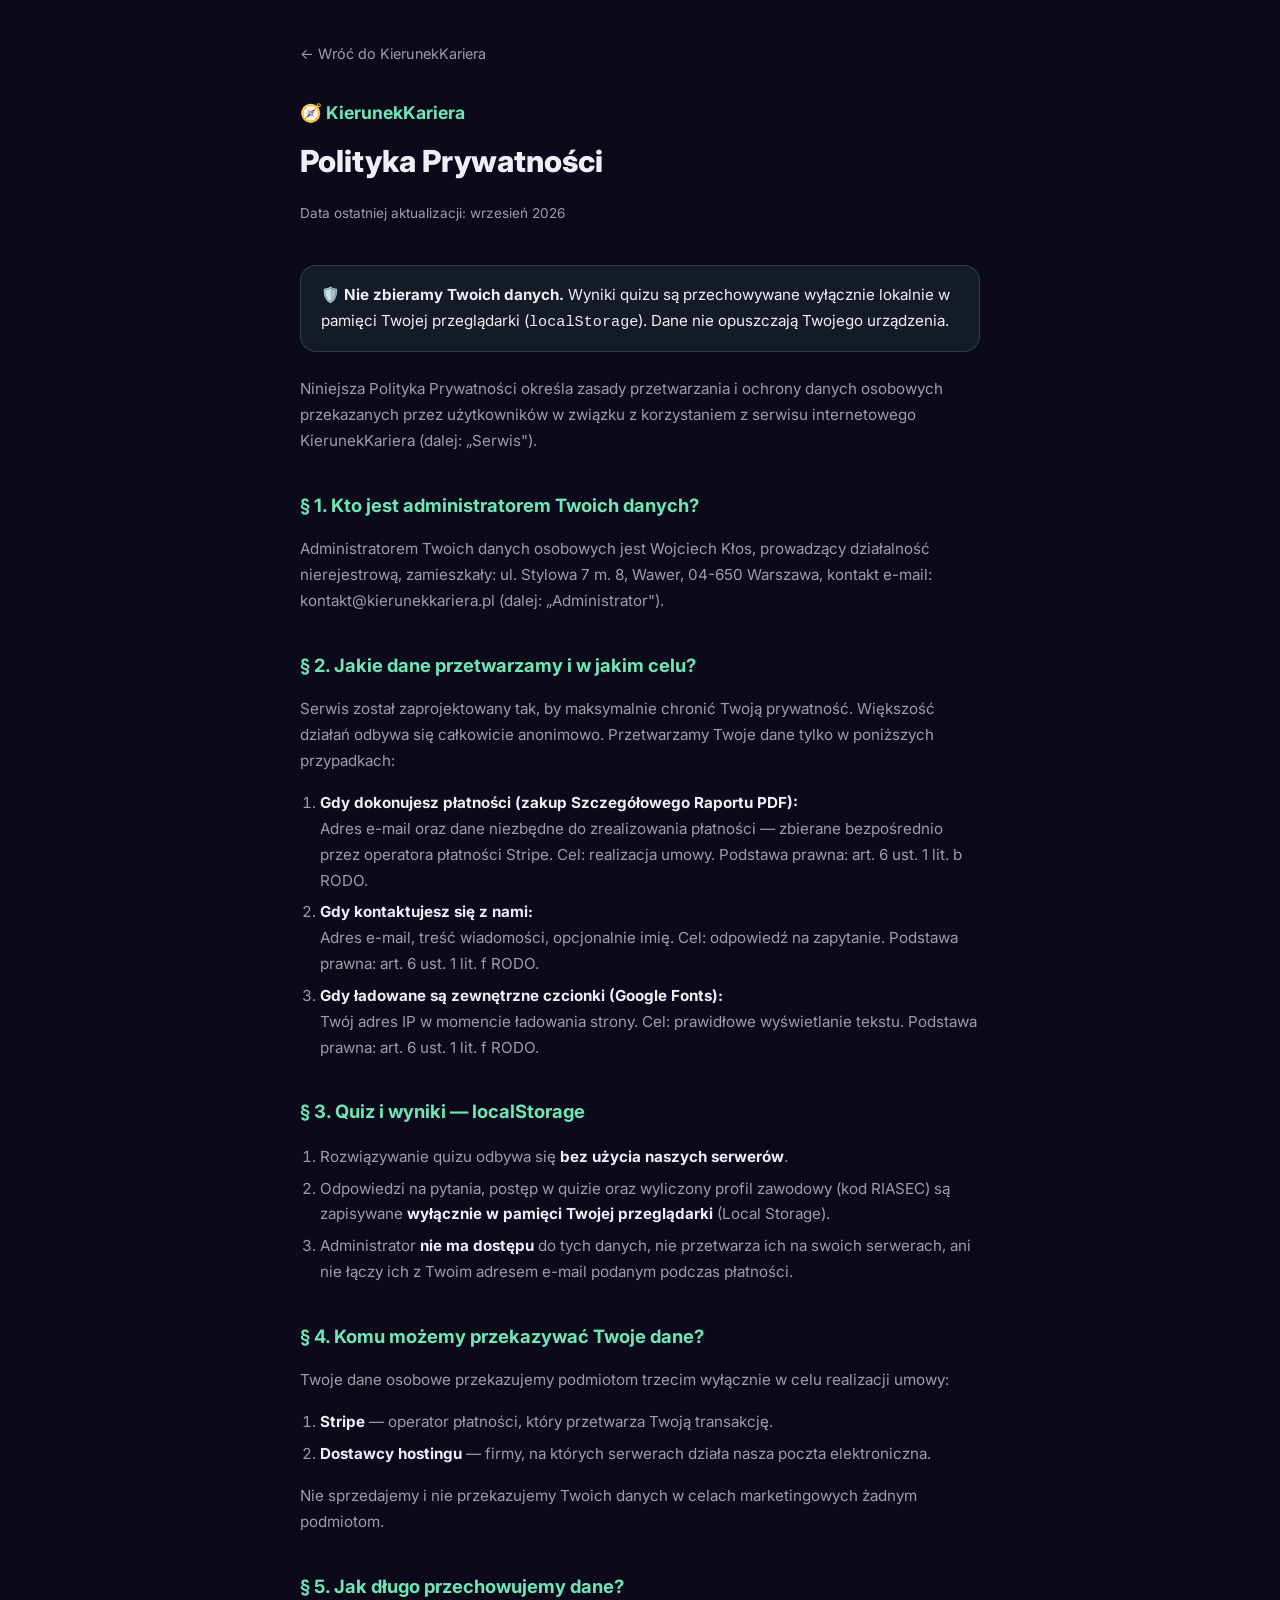
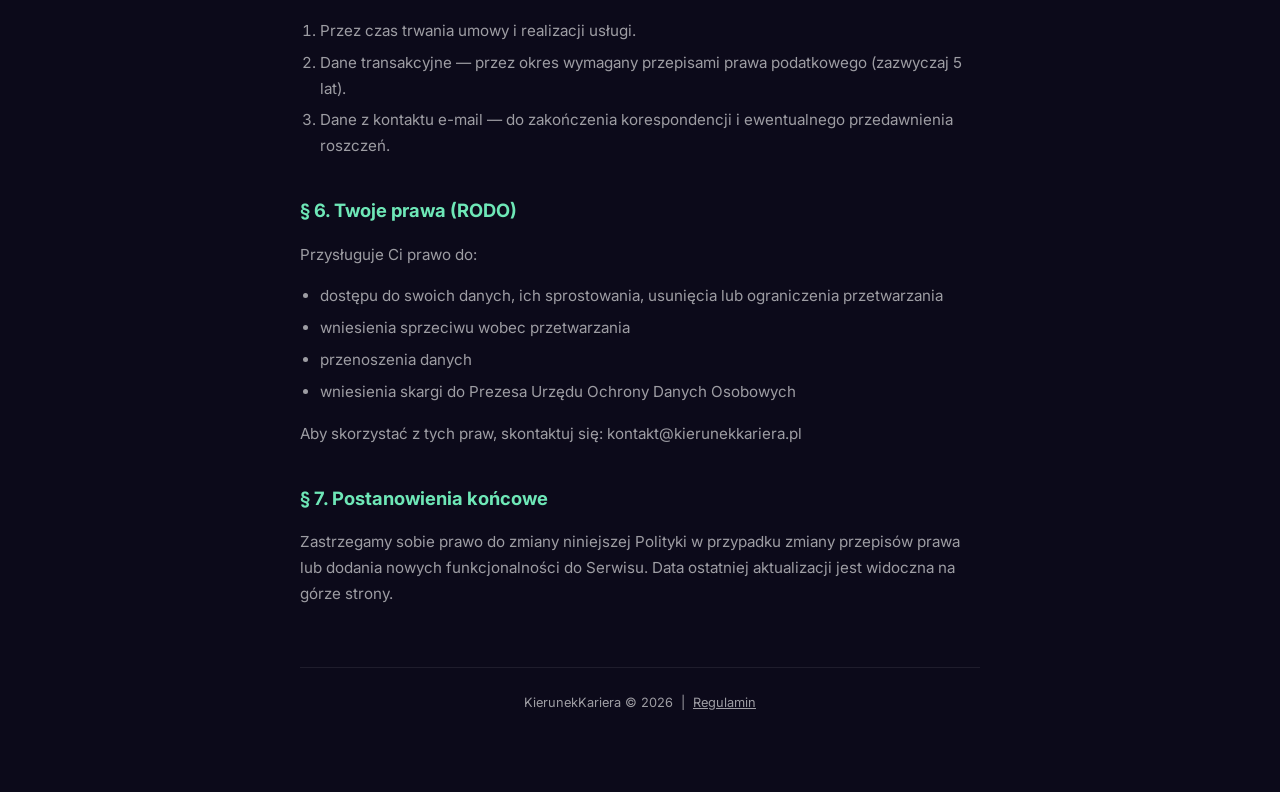
==== docs/polityka-prywatnosci.html @ c77710f8 "feat: cookie banner, paywall card Stripe, strony prawne HTML" ====
<!DOCTYPE html>
<html lang="pl">
<head>
  <meta charset="UTF-8" />
  <meta name="viewport" content="width=device-width, initial-scale=1.0" />
  <title>Polityka Prywatności — KierunekKariera</title>
  <meta name="description" content="Polityka prywatności serwisu KierunekKariera. Nie zbieramy Twoich danych — wyniki quizu są przechowywane wyłącznie lokalnie w Twojej przeglądarce." />
  <meta name="robots" content="noindex" />
  <link rel="preconnect" href="https://fonts.googleapis.com" />
  <link rel="preconnect" href="https://fonts.gstatic.com" crossorigin />
  <link href="https://fonts.googleapis.com/css2?family=Inter:wght@400;500;600;700&display=swap" rel="stylesheet" />
  <link rel="icon" href="data:image/svg+xml,<svg xmlns='http://www.w3.org/2000/svg' viewBox='0 0 100 100'><text y='.9em' font-size='90'>🧭</text></svg>" />
  <style>
    :root {
      --bg: #0c0a1a;
      --surface: #1a1535;
      --border: rgba(255,255,255,0.08);
      --text: #f0eef5;
      --text-sec: rgba(255,255,255,0.6);
      --primary: #6ee7b7;
      --accent: #a78bfa;
      --radius: 16px;
    }
    * { box-sizing: border-box; }
    body {
      margin: 0;
      background: var(--bg);
      color: var(--text);
      font-family: 'Inter', system-ui, sans-serif;
      line-height: 1.7;
      -webkit-font-smoothing: antialiased;
    }
    .page-wrap {
      max-width: 720px;
      margin: 0 auto;
      padding: 40px 20px 80px;
    }
    .back-link {
      display: inline-flex;
      align-items: center;
      gap: 6px;
      color: var(--text-sec);
      text-decoration: none;
      font-size: 0.9rem;
      margin-bottom: 32px;
      transition: color 0.2s;
    }
    .back-link:hover { color: var(--text); }
    .logo {
      font-weight: 700;
      font-size: 1.1rem;
      margin-bottom: 8px;
      color: var(--primary);
    }
    h1 {
      font-size: 1.9rem;
      font-weight: 800;
      margin: 0 0 8px;
    }
    .updated {
      color: var(--text-sec);
      font-size: 0.85rem;
      margin-bottom: 40px;
    }
    h2 {
      font-size: 1.15rem;
      font-weight: 700;
      margin: 36px 0 12px;
      color: var(--primary);
    }
    p, li {
      color: var(--text-sec);
      font-size: 0.95rem;
    }
    ol, ul { padding-left: 20px; }
    li { margin-bottom: 6px; }
    strong { color: var(--text); }
    .highlight-box {
      background: rgba(110,231,183,0.08);
      border: 1px solid rgba(110,231,183,0.2);
      border-radius: var(--radius);
      padding: 16px 20px;
      margin: 24px 0;
    }
    .highlight-box p { margin: 0; color: var(--text); }
    footer {
      text-align: center;
      color: var(--text-sec);
      font-size: 0.8rem;
      margin-top: 60px;
      padding-top: 24px;
      border-top: 1px solid var(--border);
    }
    footer a { color: var(--text-sec); }
  </style>
</head>
<body>
  <div class="page-wrap">
    <a href="../index.html" class="back-link">← Wróć do KierunekKariera</a>

    <div class="logo">🧭 KierunekKariera</div>
    <h1>Polityka Prywatności</h1>
    <p class="updated">Data ostatniej aktualizacji: wrzesień 2026</p>

    <div class="highlight-box">
      <p>🛡️ <strong>Nie zbieramy Twoich danych.</strong> Wyniki quizu są przechowywane wyłącznie lokalnie w pamięci Twojej przeglądarki (<code>localStorage</code>). Dane nie opuszczają Twojego urządzenia.</p>
    </div>

    <p>Niniejsza Polityka Prywatności określa zasady przetwarzania i ochrony danych osobowych przekazanych przez użytkowników w związku z korzystaniem z serwisu internetowego KierunekKariera (dalej: „Serwis").</p>

    <h2>§ 1. Kto jest administratorem Twoich danych?</h2>
    <p>Administratorem Twoich danych osobowych jest Wojciech Kłos, prowadzący działalność nierejestrową, zamieszkały: ul. Stylowa 7 m. 8, Wawer, 04-650 Warszawa, kontakt e-mail: kontakt@kierunekkariera.pl (dalej: „Administrator").</p>

    <h2>§ 2. Jakie dane przetwarzamy i w jakim celu?</h2>
    <p>Serwis został zaprojektowany tak, by maksymalnie chronić Twoją prywatność. Większość działań odbywa się całkowicie anonimowo. Przetwarzamy Twoje dane tylko w poniższych przypadkach:</p>
    <ol>
      <li>
        <strong>Gdy dokonujesz płatności (zakup Szczegółowego Raportu PDF):</strong><br>
        Adres e-mail oraz dane niezbędne do zrealizowania płatności — zbierane bezpośrednio przez operatora płatności Stripe. Cel: realizacja umowy. Podstawa prawna: art. 6 ust. 1 lit. b RODO.
      </li>
      <li>
        <strong>Gdy kontaktujesz się z nami:</strong><br>
        Adres e-mail, treść wiadomości, opcjonalnie imię. Cel: odpowiedź na zapytanie. Podstawa prawna: art. 6 ust. 1 lit. f RODO.
      </li>
      <li>
        <strong>Gdy ładowane są zewnętrzne czcionki (Google Fonts):</strong><br>
        Twój adres IP w momencie ładowania strony. Cel: prawidłowe wyświetlanie tekstu. Podstawa prawna: art. 6 ust. 1 lit. f RODO.
      </li>
    </ol>

    <h2>§ 3. Quiz i wyniki — localStorage</h2>
    <ol>
      <li>Rozwiązywanie quizu odbywa się <strong>bez użycia naszych serwerów</strong>.</li>
      <li>Odpowiedzi na pytania, postęp w quizie oraz wyliczony profil zawodowy (kod RIASEC) są zapisywane <strong>wyłącznie w pamięci Twojej przeglądarki</strong> (Local Storage).</li>
      <li>Administrator <strong>nie ma dostępu</strong> do tych danych, nie przetwarza ich na swoich serwerach, ani nie łączy ich z Twoim adresem e-mail podanym podczas płatności.</li>
    </ol>

    <h2>§ 4. Komu możemy przekazywać Twoje dane?</h2>
    <p>Twoje dane osobowe przekazujemy podmiotom trzecim wyłącznie w celu realizacji umowy:</p>
    <ol>
      <li><strong>Stripe</strong> — operator płatności, który przetwarza Twoją transakcję.</li>
      <li><strong>Dostawcy hostingu</strong> — firmy, na których serwerach działa nasza poczta elektroniczna.</li>
    </ol>
    <p>Nie sprzedajemy i nie przekazujemy Twoich danych w celach marketingowych żadnym podmiotom.</p>

    <h2>§ 5. Jak długo przechowujemy dane?</h2>
    <ol>
      <li>Przez czas trwania umowy i realizacji usługi.</li>
      <li>Dane transakcyjne — przez okres wymagany przepisami prawa podatkowego (zazwyczaj 5 lat).</li>
      <li>Dane z kontaktu e-mail — do zakończenia korespondencji i ewentualnego przedawnienia roszczeń.</li>
    </ol>

    <h2>§ 6. Twoje prawa (RODO)</h2>
    <p>Przysługuje Ci prawo do:</p>
    <ul>
      <li>dostępu do swoich danych, ich sprostowania, usunięcia lub ograniczenia przetwarzania</li>
      <li>wniesienia sprzeciwu wobec przetwarzania</li>
      <li>przenoszenia danych</li>
      <li>wniesienia skargi do Prezesa Urzędu Ochrony Danych Osobowych</li>
    </ul>
    <p>Aby skorzystać z tych praw, skontaktuj się: kontakt@kierunekkariera.pl</p>

    <h2>§ 7. Postanowienia końcowe</h2>
    <p>Zastrzegamy sobie prawo do zmiany niniejszej Polityki w przypadku zmiany przepisów prawa lub dodania nowych funkcjonalności do Serwisu. Data ostatniej aktualizacji jest widoczna na górze strony.</p>

    <footer>
      KierunekKariera &copy; 2026 &nbsp;|&nbsp; <a href="regulamin.html">Regulamin</a>
    </footer>
  </div>
</body>
</html>
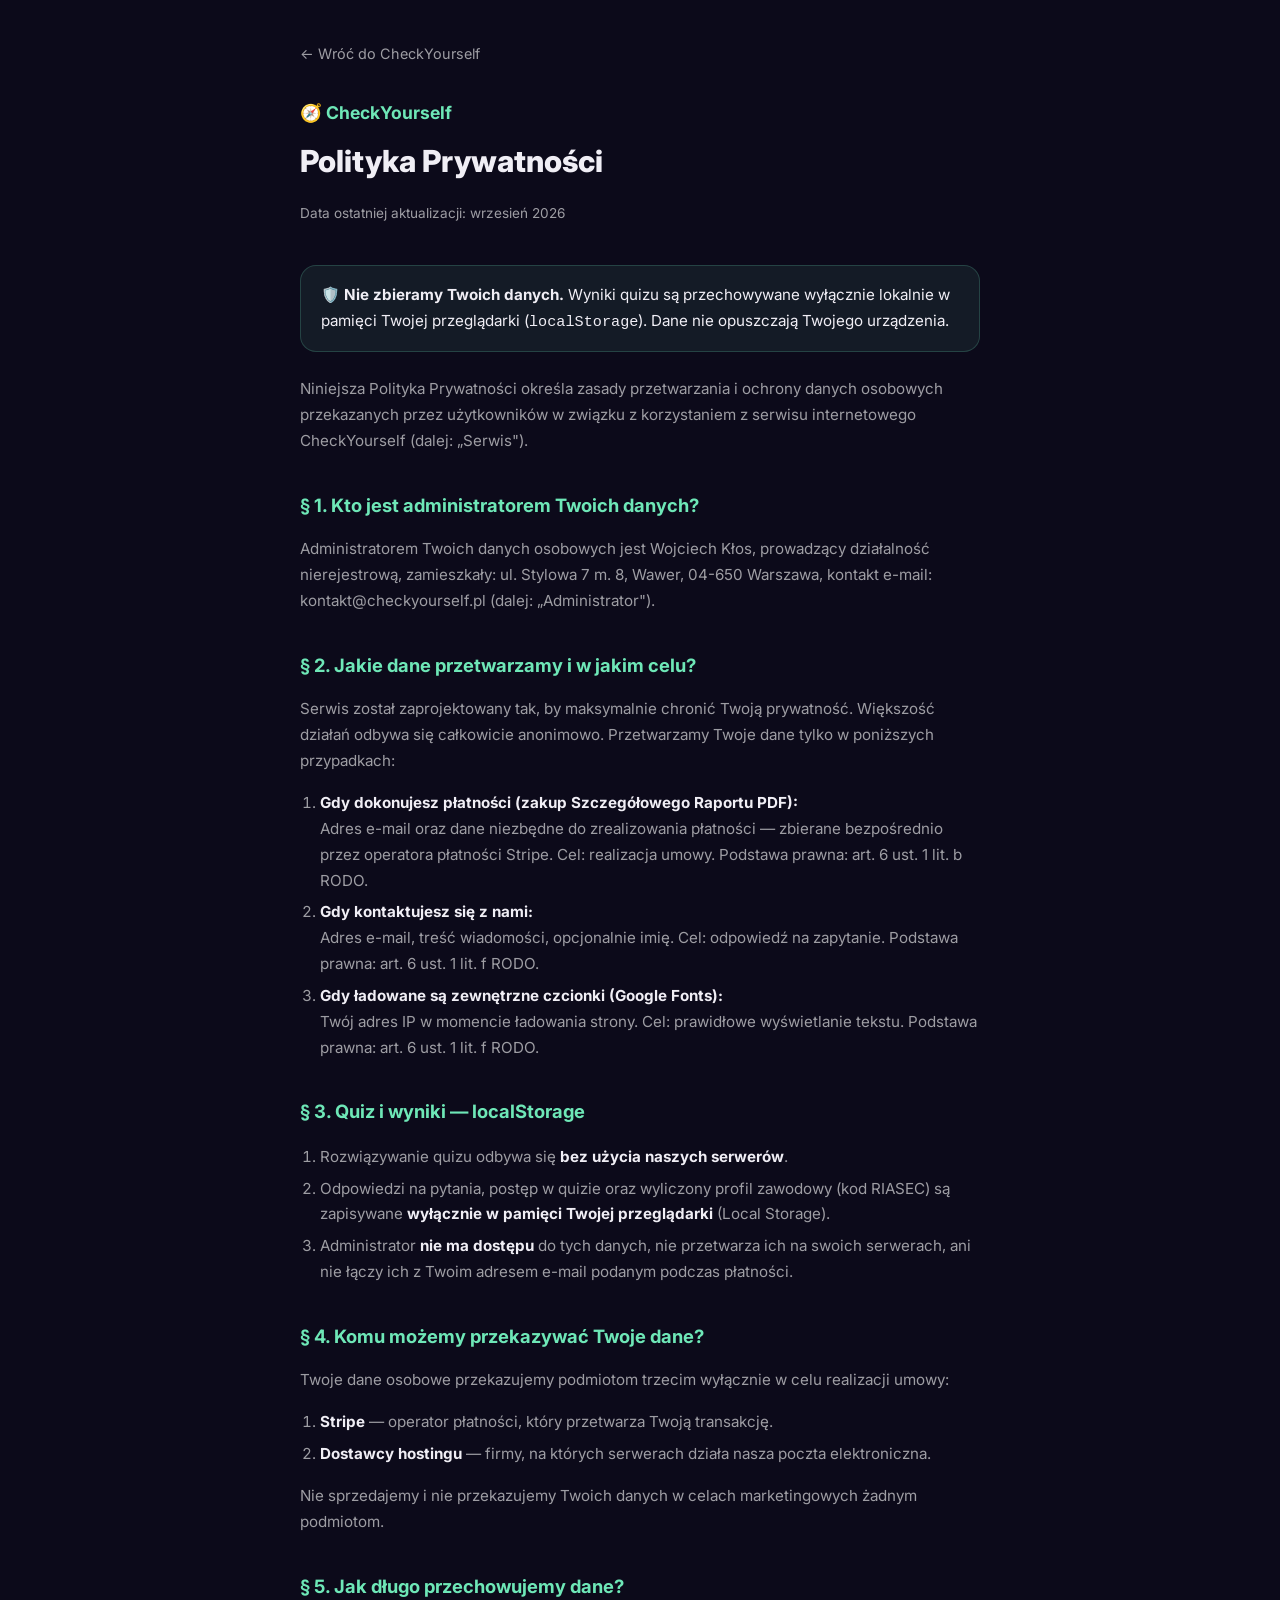
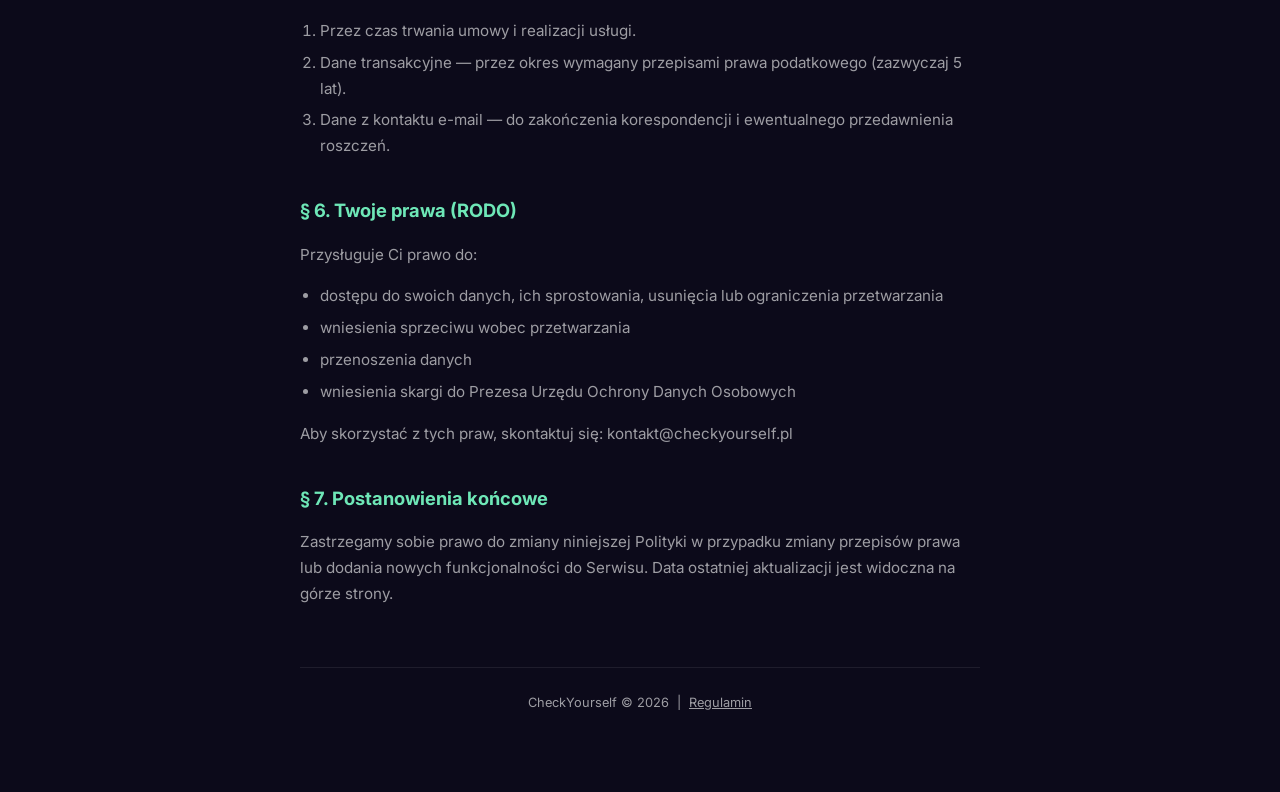
==== commit 533b0c2f: "chore: podmiana domeny na checkyourself.pl i emaila kontaktowego" ====
--- a/docs/polityka-prywatnosci.html
+++ b/docs/polityka-prywatnosci.html
@@ -3,8 +3,8 @@
 <head>
   <meta charset="UTF-8" />
   <meta name="viewport" content="width=device-width, initial-scale=1.0" />
-  <title>Polityka Prywatności — KierunekKariera</title>
-  <meta name="description" content="Polityka prywatności serwisu KierunekKariera. Nie zbieramy Twoich danych — wyniki quizu są przechowywane wyłącznie lokalnie w Twojej przeglądarce." />
+  <title>Polityka Prywatności — CheckYourself</title>
+  <meta name="description" content="Polityka prywatności serwisu CheckYourself. Nie zbieramy Twoich danych — wyniki quizu są przechowywane wyłącznie lokalnie w Twojej przeglądarce." />
   <meta name="robots" content="noindex" />
   <link rel="preconnect" href="https://fonts.googleapis.com" />
   <link rel="preconnect" href="https://fonts.gstatic.com" crossorigin />
@@ -96,9 +96,9 @@
 </head>
 <body>
   <div class="page-wrap">
-    <a href="../index.html" class="back-link">← Wróć do KierunekKariera</a>
+    <a href="../index.html" class="back-link">← Wróć do CheckYourself</a>
 
-    <div class="logo">🧭 KierunekKariera</div>
+    <div class="logo">🧭 CheckYourself</div>
     <h1>Polityka Prywatności</h1>
     <p class="updated">Data ostatniej aktualizacji: wrzesień 2026</p>
 
@@ -106,10 +106,10 @@
       <p>🛡️ <strong>Nie zbieramy Twoich danych.</strong> Wyniki quizu są przechowywane wyłącznie lokalnie w pamięci Twojej przeglądarki (<code>localStorage</code>). Dane nie opuszczają Twojego urządzenia.</p>
     </div>
 
-    <p>Niniejsza Polityka Prywatności określa zasady przetwarzania i ochrony danych osobowych przekazanych przez użytkowników w związku z korzystaniem z serwisu internetowego KierunekKariera (dalej: „Serwis").</p>
+    <p>Niniejsza Polityka Prywatności określa zasady przetwarzania i ochrony danych osobowych przekazanych przez użytkowników w związku z korzystaniem z serwisu internetowego CheckYourself (dalej: „Serwis").</p>
 
     <h2>§ 1. Kto jest administratorem Twoich danych?</h2>
-    <p>Administratorem Twoich danych osobowych jest Wojciech Kłos, prowadzący działalność nierejestrową, zamieszkały: ul. Stylowa 7 m. 8, Wawer, 04-650 Warszawa, kontakt e-mail: kontakt@kierunekkariera.pl (dalej: „Administrator").</p>
+    <p>Administratorem Twoich danych osobowych jest Wojciech Kłos, prowadzący działalność nierejestrową, zamieszkały: ul. Stylowa 7 m. 8, Wawer, 04-650 Warszawa, kontakt e-mail: kontakt@checkyourself.pl (dalej: „Administrator").</p>
 
     <h2>§ 2. Jakie dane przetwarzamy i w jakim celu?</h2>
     <p>Serwis został zaprojektowany tak, by maksymalnie chronić Twoją prywatność. Większość działań odbywa się całkowicie anonimowo. Przetwarzamy Twoje dane tylko w poniższych przypadkach:</p>
@@ -158,13 +158,13 @@
       <li>przenoszenia danych</li>
       <li>wniesienia skargi do Prezesa Urzędu Ochrony Danych Osobowych</li>
     </ul>
-    <p>Aby skorzystać z tych praw, skontaktuj się: kontakt@kierunekkariera.pl</p>
+    <p>Aby skorzystać z tych praw, skontaktuj się: kontakt@checkyourself.pl</p>
 
     <h2>§ 7. Postanowienia końcowe</h2>
     <p>Zastrzegamy sobie prawo do zmiany niniejszej Polityki w przypadku zmiany przepisów prawa lub dodania nowych funkcjonalności do Serwisu. Data ostatniej aktualizacji jest widoczna na górze strony.</p>
 
     <footer>
-      KierunekKariera &copy; 2026 &nbsp;|&nbsp; <a href="regulamin.html">Regulamin</a>
+      CheckYourself &copy; 2026 &nbsp;|&nbsp; <a href="regulamin.html">Regulamin</a>
     </footer>
   </div>
 </body>
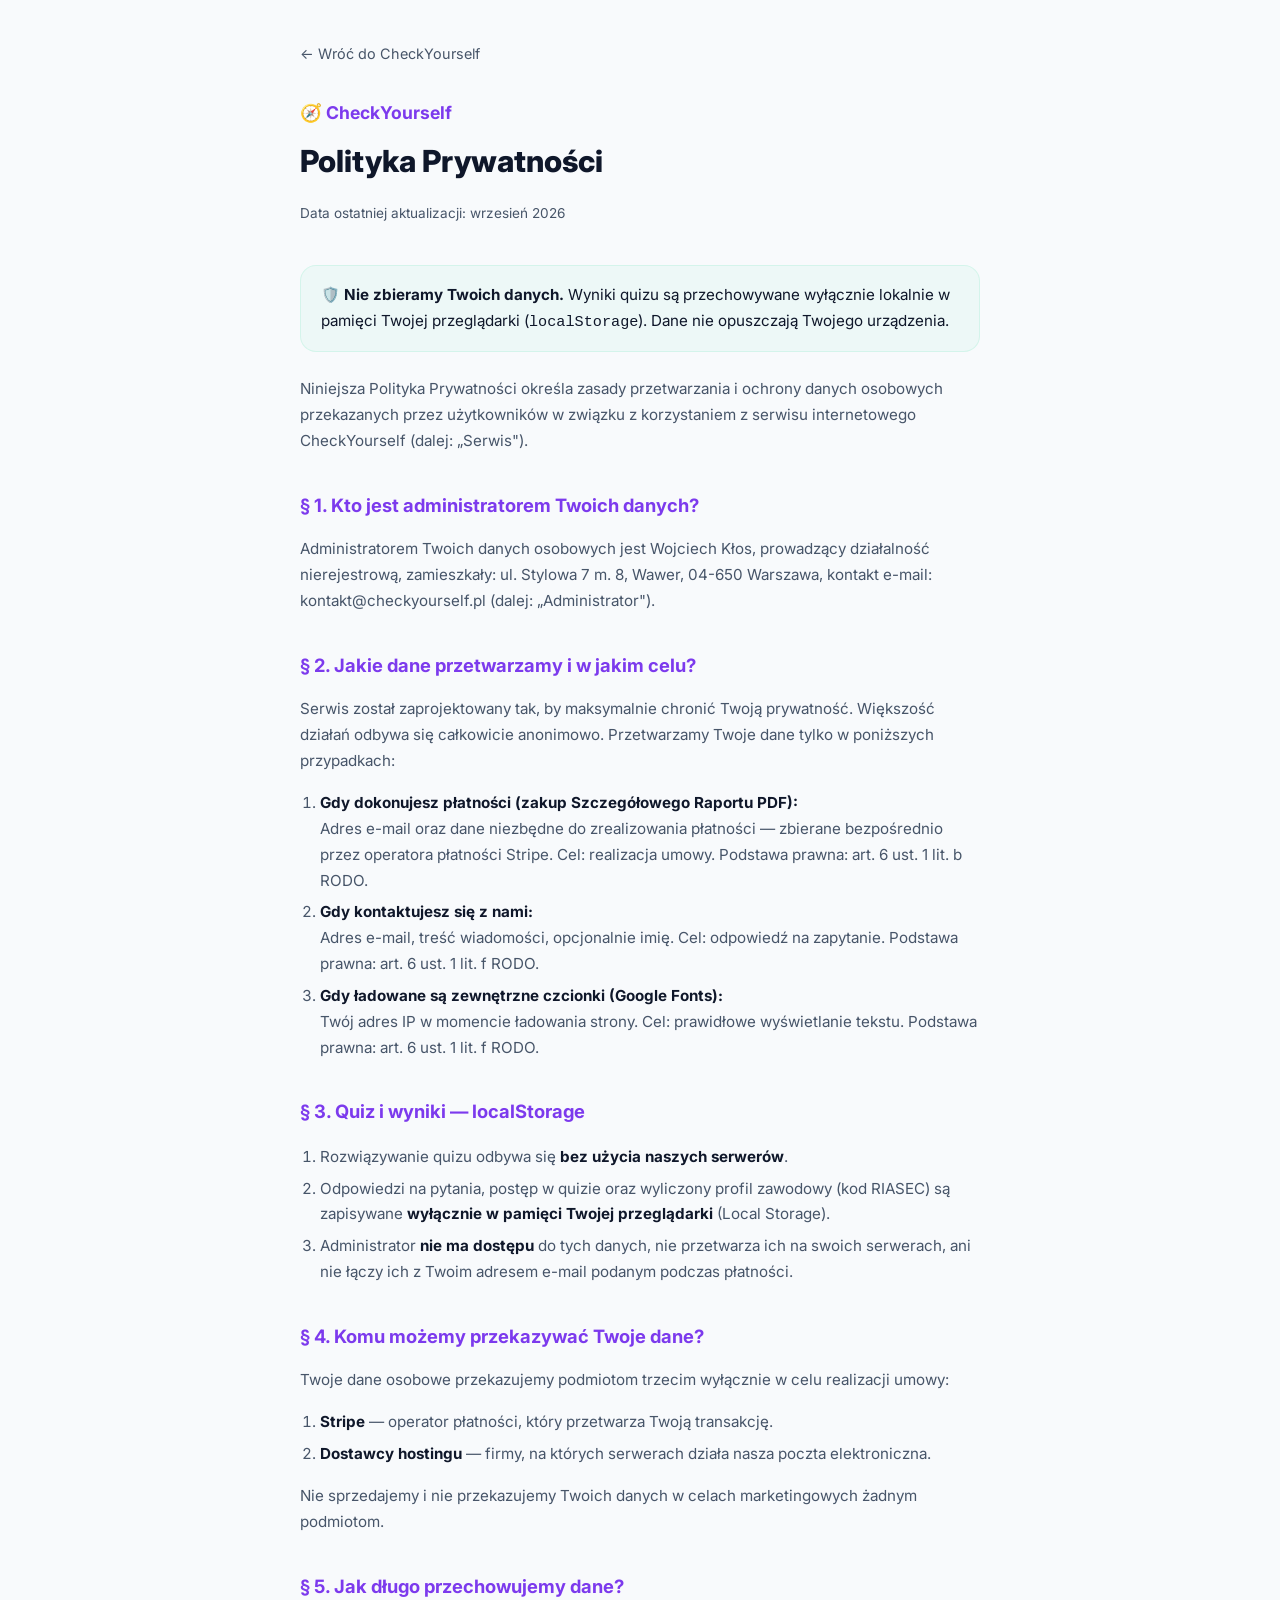
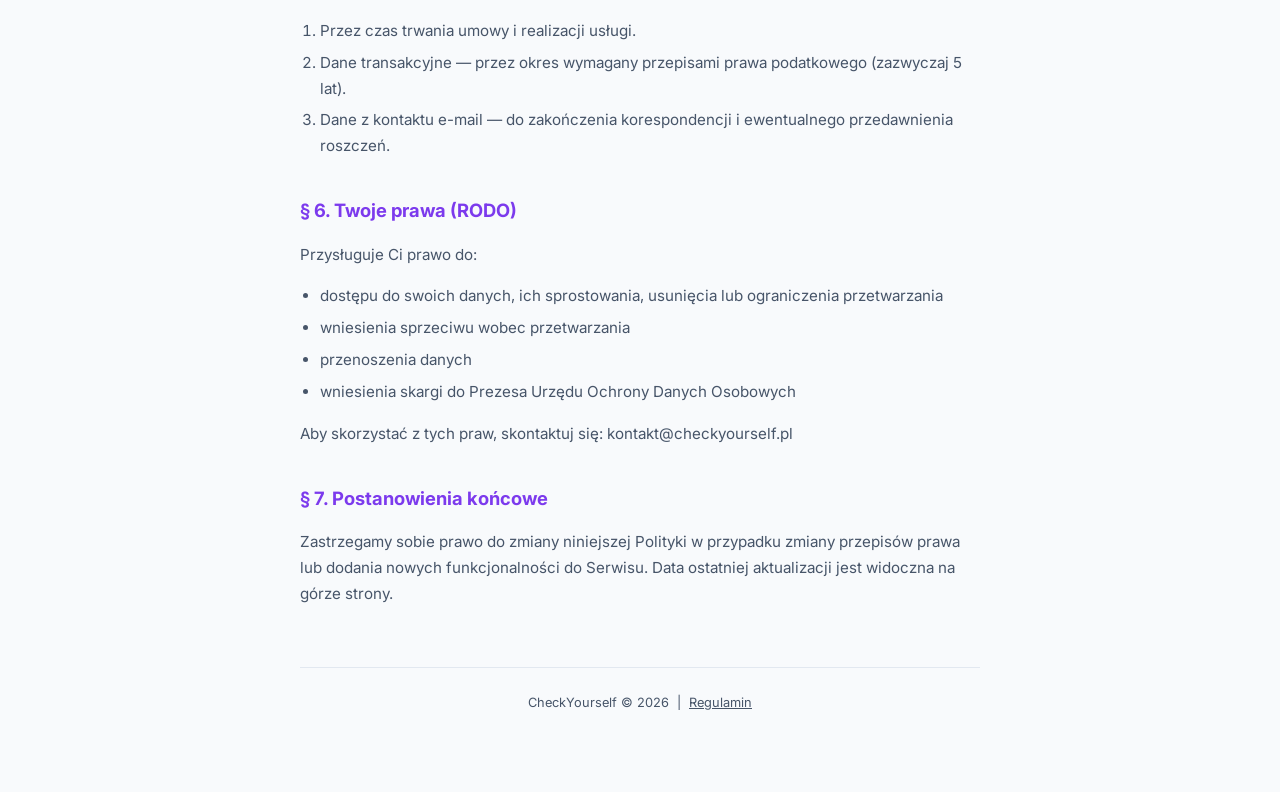
==== commit 66b78dc0: "feat: complete redesign to clean white aesthetic with violet accents + 5 PLN paywall & transparent p" ====
--- a/docs/polityka-prywatnosci.html
+++ b/docs/polityka-prywatnosci.html
@@ -12,13 +12,13 @@
   <link rel="icon" href="data:image/svg+xml,<svg xmlns='http://www.w3.org/2000/svg' viewBox='0 0 100 100'><text y='.9em' font-size='90'>🧭</text></svg>" />
   <style>
     :root {
-      --bg: #0c0a1a;
-      --surface: #1a1535;
-      --border: rgba(255,255,255,0.08);
-      --text: #f0eef5;
-      --text-sec: rgba(255,255,255,0.6);
-      --primary: #6ee7b7;
-      --accent: #a78bfa;
+      --bg: #f8fafc;
+      --surface: #ffffff;
+      --border: #e2e8f0;
+      --text: #0f172a;
+      --text-sec: #475569;
+      --primary: #7c3aed;
+      --accent: #6d28d9;
       --radius: 16px;
     }
     * { box-sizing: border-box; }
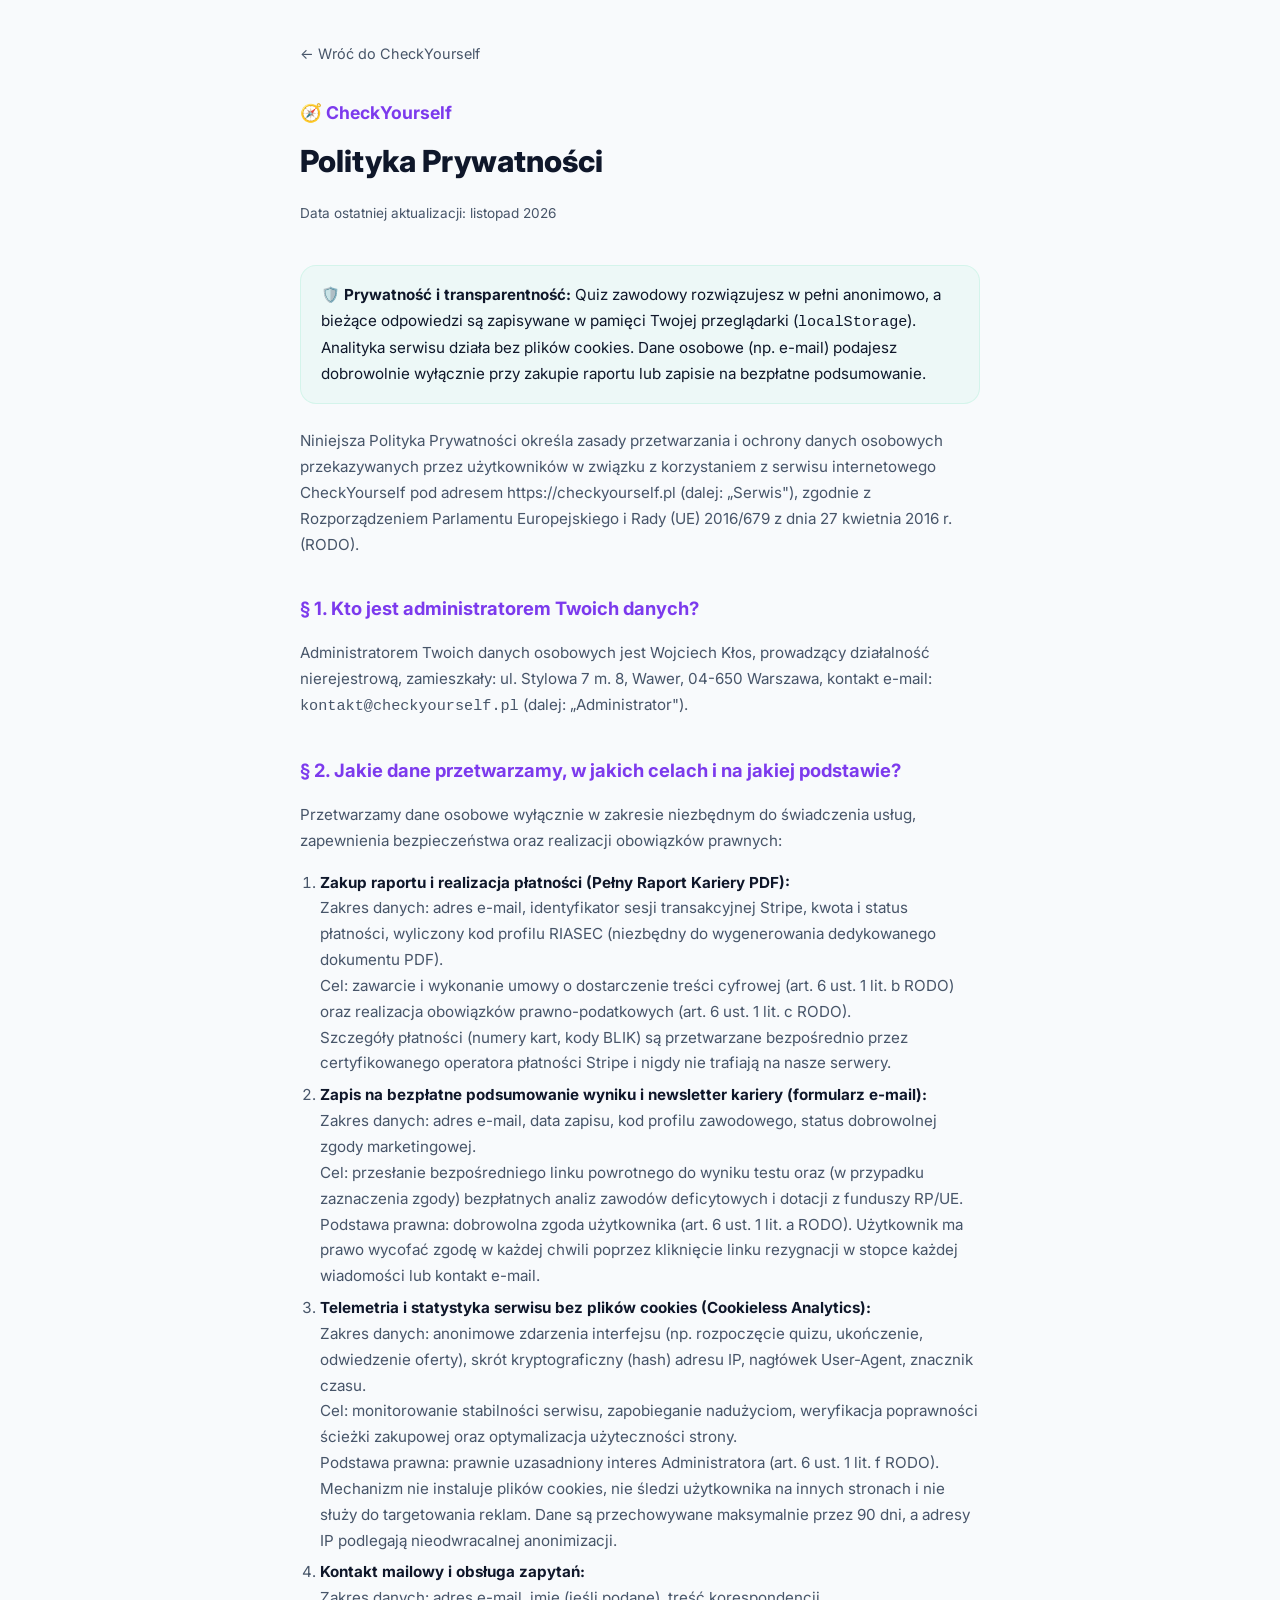
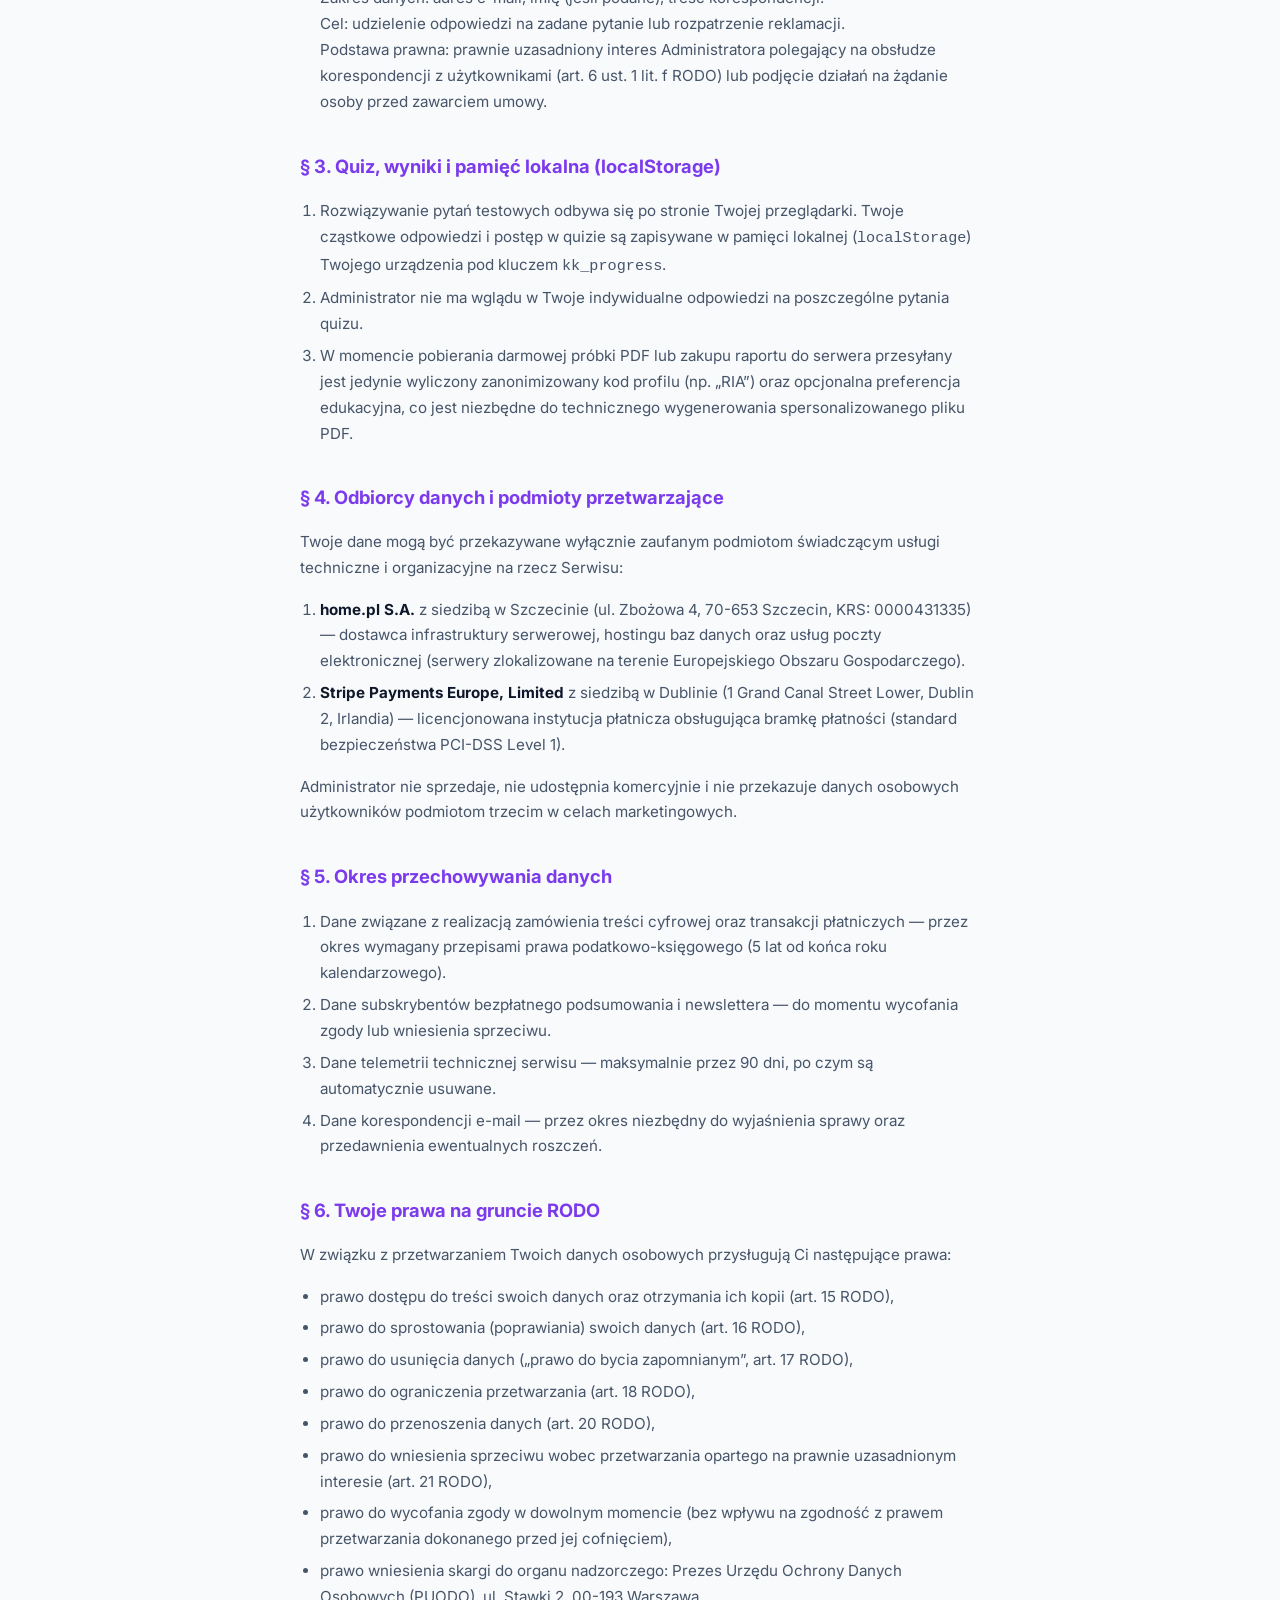
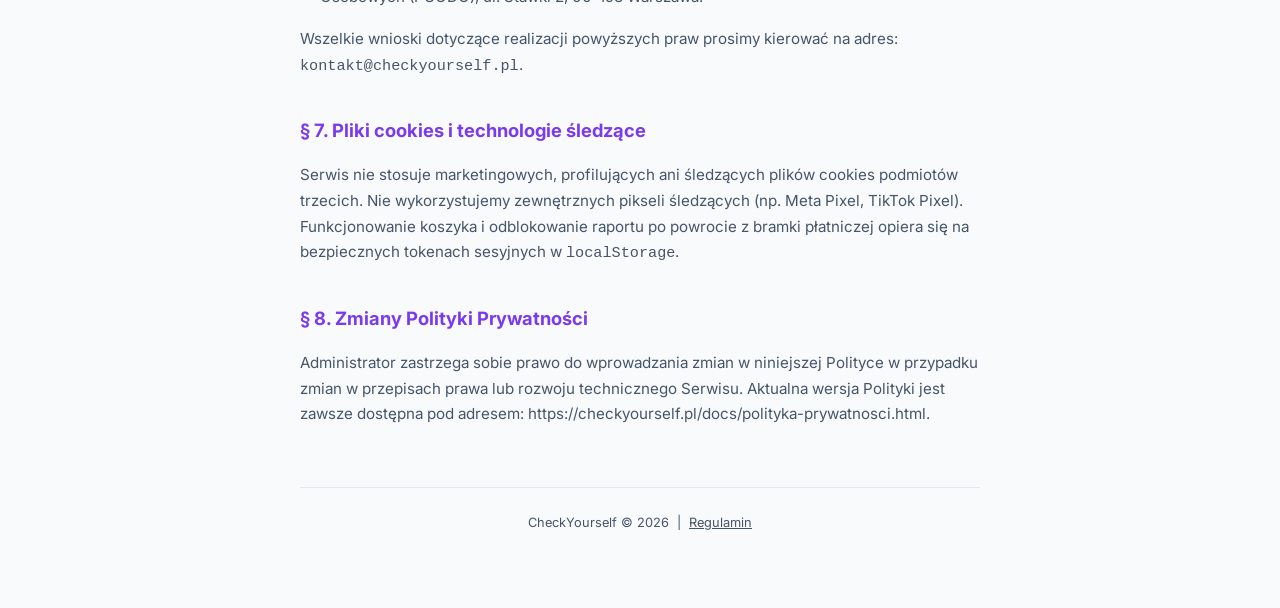
==== commit 7065ed23: "feat(legal): complete Blok 3 (W4-W5) compliance updates - W4: Update Privacy Policy with cookieless " ====
--- a/docs/polityka-prywatnosci.html
+++ b/docs/polityka-prywatnosci.html
@@ -4,7 +4,7 @@
   <meta charset="UTF-8" />
   <meta name="viewport" content="width=device-width, initial-scale=1.0" />
   <title>Polityka Prywatności — CheckYourself</title>
-  <meta name="description" content="Polityka prywatności serwisu CheckYourself. Nie zbieramy Twoich danych — wyniki quizu są przechowywane wyłącznie lokalnie w Twojej przeglądarce." />
+  <meta name="description" content="Polityka prywatności serwisu CheckYourself. Informacje o przetwarzaniu danych osobowych, telemetrii bez cookies, płatnościach Stripe i prawach użytkownika (RODO)." />
   <meta name="robots" content="noindex" />
   <link rel="preconnect" href="https://fonts.googleapis.com" />
   <link rel="preconnect" href="https://fonts.gstatic.com" crossorigin />
@@ -100,68 +100,88 @@
 
     <div class="logo">🧭 CheckYourself</div>
     <h1>Polityka Prywatności</h1>
-    <p class="updated">Data ostatniej aktualizacji: wrzesień 2026</p>
+    <p class="updated">Data ostatniej aktualizacji: listopad 2026</p>
 
     <div class="highlight-box">
-      <p>🛡️ <strong>Nie zbieramy Twoich danych.</strong> Wyniki quizu są przechowywane wyłącznie lokalnie w pamięci Twojej przeglądarki (<code>localStorage</code>). Dane nie opuszczają Twojego urządzenia.</p>
+      <p>🛡️ <strong>Prywatność i transparentność:</strong> Quiz zawodowy rozwiązujesz w pełni anonimowo, a bieżące odpowiedzi są zapisywane w pamięci Twojej przeglądarki (<code>localStorage</code>). Analityka serwisu działa bez plików cookies. Dane osobowe (np. e-mail) podajesz dobrowolnie wyłącznie przy zakupie raportu lub zapisie na bezpłatne podsumowanie.</p>
     </div>
 
-    <p>Niniejsza Polityka Prywatności określa zasady przetwarzania i ochrony danych osobowych przekazanych przez użytkowników w związku z korzystaniem z serwisu internetowego CheckYourself (dalej: „Serwis").</p>
+    <p>Niniejsza Polityka Prywatności określa zasady przetwarzania i ochrony danych osobowych przekazywanych przez użytkowników w związku z korzystaniem z serwisu internetowego CheckYourself pod adresem https://checkyourself.pl (dalej: „Serwis"), zgodnie z Rozporządzeniem Parlamentu Europejskiego i Rady (UE) 2016/679 z dnia 27 kwietnia 2016 r. (RODO).</p>
 
     <h2>§ 1. Kto jest administratorem Twoich danych?</h2>
-    <p>Administratorem Twoich danych osobowych jest Wojciech Kłos, prowadzący działalność nierejestrową, zamieszkały: ul. Stylowa 7 m. 8, Wawer, 04-650 Warszawa, kontakt e-mail: kontakt@checkyourself.pl (dalej: „Administrator").</p>
+    <p>Administratorem Twoich danych osobowych jest Wojciech Kłos, prowadzący działalność nierejestrową, zamieszkały: ul. Stylowa 7 m. 8, Wawer, 04-650 Warszawa, kontakt e-mail: <code>kontakt@checkyourself.pl</code> (dalej: „Administrator").</p>
 
-    <h2>§ 2. Jakie dane przetwarzamy i w jakim celu?</h2>
-    <p>Serwis został zaprojektowany tak, by maksymalnie chronić Twoją prywatność. Większość działań odbywa się całkowicie anonimowo. Przetwarzamy Twoje dane tylko w poniższych przypadkach:</p>
+    <h2>§ 2. Jakie dane przetwarzamy, w jakich celach i na jakiej podstawie?</h2>
+    <p>Przetwarzamy dane osobowe wyłącznie w zakresie niezbędnym do świadczenia usług, zapewnienia bezpieczeństwa oraz realizacji obowiązków prawnych:</p>
     <ol>
       <li>
-        <strong>Gdy dokonujesz płatności (zakup Szczegółowego Raportu PDF):</strong><br>
-        Adres e-mail oraz dane niezbędne do zrealizowania płatności — zbierane bezpośrednio przez operatora płatności Stripe. Cel: realizacja umowy. Podstawa prawna: art. 6 ust. 1 lit. b RODO.
+        <strong>Zakup raportu i realizacja płatności (Pełny Raport Kariery PDF):</strong><br>
+        Zakres danych: adres e-mail, identyfikator sesji transakcyjnej Stripe, kwota i status płatności, wyliczony kod profilu RIASEC (niezbędny do wygenerowania dedykowanego dokumentu PDF).<br>
+        Cel: zawarcie i wykonanie umowy o dostarczenie treści cyfrowej (art. 6 ust. 1 lit. b RODO) oraz realizacja obowiązków prawno-podatkowych (art. 6 ust. 1 lit. c RODO).<br>
+        Szczegóły płatności (numery kart, kody BLIK) są przetwarzane bezpośrednio przez certyfikowanego operatora płatności Stripe i nigdy nie trafiają na nasze serwery.
       </li>
       <li>
-        <strong>Gdy kontaktujesz się z nami:</strong><br>
-        Adres e-mail, treść wiadomości, opcjonalnie imię. Cel: odpowiedź na zapytanie. Podstawa prawna: art. 6 ust. 1 lit. f RODO.
+        <strong>Zapis na bezpłatne podsumowanie wyniku i newsletter kariery (formularz e-mail):</strong><br>
+        Zakres danych: adres e-mail, data zapisu, kod profilu zawodowego, status dobrowolnej zgody marketingowej.<br>
+        Cel: przesłanie bezpośredniego linku powrotnego do wyniku testu oraz (w przypadku zaznaczenia zgody) bezpłatnych analiz zawodów deficytowych i dotacji z funduszy RP/UE.<br>
+        Podstawa prawna: dobrowolna zgoda użytkownika (art. 6 ust. 1 lit. a RODO). Użytkownik ma prawo wycofać zgodę w każdej chwili poprzez kliknięcie linku rezygnacji w stopce każdej wiadomości lub kontakt e-mail.
       </li>
       <li>
-        <strong>Gdy ładowane są zewnętrzne czcionki (Google Fonts):</strong><br>
-        Twój adres IP w momencie ładowania strony. Cel: prawidłowe wyświetlanie tekstu. Podstawa prawna: art. 6 ust. 1 lit. f RODO.
+        <strong>Telemetria i statystyka serwisu bez plików cookies (Cookieless Analytics):</strong><br>
+        Zakres danych: anonimowe zdarzenia interfejsu (np. rozpoczęcie quizu, ukończenie, odwiedzenie oferty), skrót kryptograficzny (hash) adresu IP, nagłówek User-Agent, znacznik czasu.<br>
+        Cel: monitorowanie stabilności serwisu, zapobieganie nadużyciom, weryfikacja poprawności ścieżki zakupowej oraz optymalizacja użyteczności strony.<br>
+        Podstawa prawna: prawnie uzasadniony interes Administratora (art. 6 ust. 1 lit. f RODO). Mechanizm nie instaluje plików cookies, nie śledzi użytkownika na innych stronach i nie służy do targetowania reklam. Dane są przechowywane maksymalnie przez 90 dni, a adresy IP podlegają nieodwracalnej anonimizacji.
+      </li>
+      <li>
+        <strong>Kontakt mailowy i obsługa zapytań:</strong><br>
+        Zakres danych: adres e-mail, imię (jeśli podane), treść korespondencji.<br>
+        Cel: udzielenie odpowiedzi na zadane pytanie lub rozpatrzenie reklamacji.<br>
+        Podstawa prawna: prawnie uzasadniony interes Administratora polegający na obsłudze korespondencji z użytkownikami (art. 6 ust. 1 lit. f RODO) lub podjęcie działań na żądanie osoby przed zawarciem umowy.
       </li>
     </ol>
 
-    <h2>§ 3. Quiz i wyniki — localStorage</h2>
+    <h2>§ 3. Quiz, wyniki i pamięć lokalna (localStorage)</h2>
     <ol>
-      <li>Rozwiązywanie quizu odbywa się <strong>bez użycia naszych serwerów</strong>.</li>
-      <li>Odpowiedzi na pytania, postęp w quizie oraz wyliczony profil zawodowy (kod RIASEC) są zapisywane <strong>wyłącznie w pamięci Twojej przeglądarki</strong> (Local Storage).</li>
-      <li>Administrator <strong>nie ma dostępu</strong> do tych danych, nie przetwarza ich na swoich serwerach, ani nie łączy ich z Twoim adresem e-mail podanym podczas płatności.</li>
+      <li>Rozwiązywanie pytań testowych odbywa się po stronie Twojej przeglądarki. Twoje cząstkowe odpowiedzi i postęp w quizie są zapisywane w pamięci lokalnej (<code>localStorage</code>) Twojego urządzenia pod kluczem <code>kk_progress</code>.</li>
+      <li>Administrator nie ma wglądu w Twoje indywidualne odpowiedzi na poszczególne pytania quizu.</li>
+      <li>W momencie pobierania darmowej próbki PDF lub zakupu raportu do serwera przesyłany jest jedynie wyliczony zanonimizowany kod profilu (np. „RIA”) oraz opcjonalna preferencja edukacyjna, co jest niezbędne do technicznego wygenerowania spersonalizowanego pliku PDF.</li>
     </ol>
 
-    <h2>§ 4. Komu możemy przekazywać Twoje dane?</h2>
-    <p>Twoje dane osobowe przekazujemy podmiotom trzecim wyłącznie w celu realizacji umowy:</p>
+    <h2>§ 4. Odbiorcy danych i podmioty przetwarzające</h2>
+    <p>Twoje dane mogą być przekazywane wyłącznie zaufanym podmiotom świadczącym usługi techniczne i organizacyjne na rzecz Serwisu:</p>
     <ol>
-      <li><strong>Stripe</strong> — operator płatności, który przetwarza Twoją transakcję.</li>
-      <li><strong>Dostawcy hostingu</strong> — firmy, na których serwerach działa nasza poczta elektroniczna.</li>
+      <li><strong>home.pl S.A.</strong> z siedzibą w Szczecinie (ul. Zbożowa 4, 70-653 Szczecin, KRS: 0000431335) — dostawca infrastruktury serwerowej, hostingu baz danych oraz usług poczty elektronicznej (serwery zlokalizowane na terenie Europejskiego Obszaru Gospodarczego).</li>
+      <li><strong>Stripe Payments Europe, Limited</strong> z siedzibą w Dublinie (1 Grand Canal Street Lower, Dublin 2, Irlandia) — licencjonowana instytucja płatnicza obsługująca bramkę płatności (standard bezpieczeństwa PCI-DSS Level 1).</li>
     </ol>
-    <p>Nie sprzedajemy i nie przekazujemy Twoich danych w celach marketingowych żadnym podmiotom.</p>
+    <p>Administrator nie sprzedaje, nie udostępnia komercyjnie i nie przekazuje danych osobowych użytkowników podmiotom trzecim w celach marketingowych.</p>
 
-    <h2>§ 5. Jak długo przechowujemy dane?</h2>
+    <h2>§ 5. Okres przechowywania danych</h2>
     <ol>
-      <li>Przez czas trwania umowy i realizacji usługi.</li>
-      <li>Dane transakcyjne — przez okres wymagany przepisami prawa podatkowego (zazwyczaj 5 lat).</li>
-      <li>Dane z kontaktu e-mail — do zakończenia korespondencji i ewentualnego przedawnienia roszczeń.</li>
+      <li>Dane związane z realizacją zamówienia treści cyfrowej oraz transakcji płatniczych — przez okres wymagany przepisami prawa podatkowo-księgowego (5 lat od końca roku kalendarzowego).</li>
+      <li>Dane subskrybentów bezpłatnego podsumowania i newslettera — do momentu wycofania zgody lub wniesienia sprzeciwu.</li>
+      <li>Dane telemetrii technicznej serwisu — maksymalnie przez 90 dni, po czym są automatycznie usuwane.</li>
+      <li>Dane korespondencji e-mail — przez okres niezbędny do wyjaśnienia sprawy oraz przedawnienia ewentualnych roszczeń.</li>
     </ol>
 
-    <h2>§ 6. Twoje prawa (RODO)</h2>
-    <p>Przysługuje Ci prawo do:</p>
+    <h2>§ 6. Twoje prawa na gruncie RODO</h2>
+    <p>W związku z przetwarzaniem Twoich danych osobowych przysługują Ci następujące prawa:</p>
     <ul>
-      <li>dostępu do swoich danych, ich sprostowania, usunięcia lub ograniczenia przetwarzania</li>
-      <li>wniesienia sprzeciwu wobec przetwarzania</li>
-      <li>przenoszenia danych</li>
-      <li>wniesienia skargi do Prezesa Urzędu Ochrony Danych Osobowych</li>
+      <li>prawo dostępu do treści swoich danych oraz otrzymania ich kopii (art. 15 RODO),</li>
+      <li>prawo do sprostowania (poprawiania) swoich danych (art. 16 RODO),</li>
+      <li>prawo do usunięcia danych („prawo do bycia zapomnianym”, art. 17 RODO),</li>
+      <li>prawo do ograniczenia przetwarzania (art. 18 RODO),</li>
+      <li>prawo do przenoszenia danych (art. 20 RODO),</li>
+      <li>prawo do wniesienia sprzeciwu wobec przetwarzania opartego na prawnie uzasadnionym interesie (art. 21 RODO),</li>
+      <li>prawo do wycofania zgody w dowolnym momencie (bez wpływu na zgodność z prawem przetwarzania dokonanego przed jej cofnięciem),</li>
+      <li>prawo wniesienia skargi do organu nadzorczego: Prezes Urzędu Ochrony Danych Osobowych (PUODO), ul. Stawki 2, 00-193 Warszawa.</li>
     </ul>
-    <p>Aby skorzystać z tych praw, skontaktuj się: kontakt@checkyourself.pl</p>
+    <p>Wszelkie wnioski dotyczące realizacji powyższych praw prosimy kierować na adres: <code>kontakt@checkyourself.pl</code>.</p>
 
-    <h2>§ 7. Postanowienia końcowe</h2>
-    <p>Zastrzegamy sobie prawo do zmiany niniejszej Polityki w przypadku zmiany przepisów prawa lub dodania nowych funkcjonalności do Serwisu. Data ostatniej aktualizacji jest widoczna na górze strony.</p>
+    <h2>§ 7. Pliki cookies i technologie śledzące</h2>
+    <p>Serwis nie stosuje marketingowych, profilujących ani śledzących plików cookies podmiotów trzecich. Nie wykorzystujemy zewnętrznych pikseli śledzących (np. Meta Pixel, TikTok Pixel). Funkcjonowanie koszyka i odblokowanie raportu po powrocie z bramki płatniczej opiera się na bezpiecznych tokenach sesyjnych w <code>localStorage</code>.</p>
+
+    <h2>§ 8. Zmiany Polityki Prywatności</h2>
+    <p>Administrator zastrzega sobie prawo do wprowadzania zmian w niniejszej Polityce w przypadku zmian w przepisach prawa lub rozwoju technicznego Serwisu. Aktualna wersja Polityki jest zawsze dostępna pod adresem: https://checkyourself.pl/docs/polityka-prywatnosci.html.</p>
 
     <footer>
       CheckYourself &copy; 2026 &nbsp;|&nbsp; <a href="regulamin.html">Regulamin</a>
